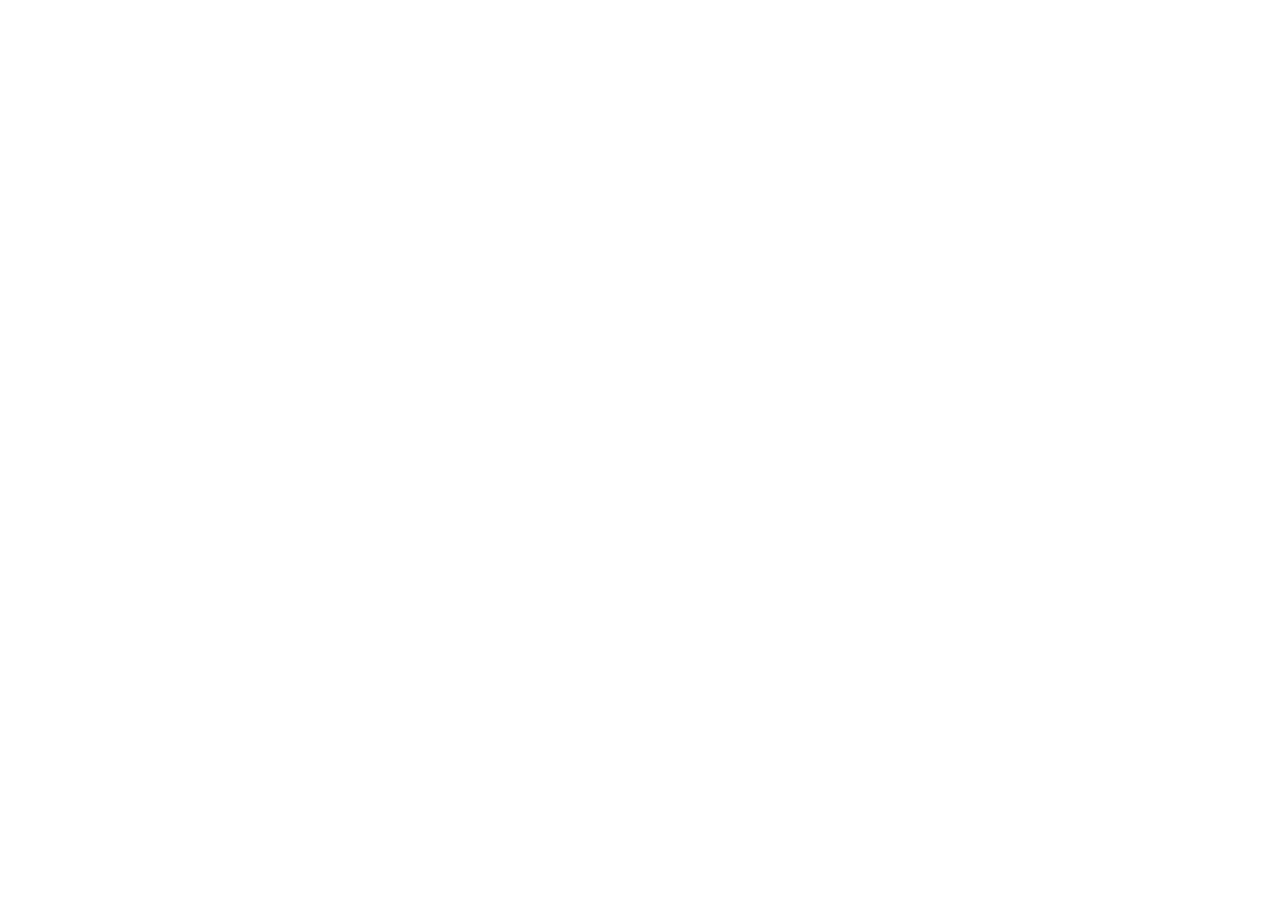
==== 76.html @ b08717de "Add files via upload" ====
<!DOCTYPE html>
<html lang="ko"> 
<head>
	<meta charset="UTF-8">
	<meta name="viewport" content="width=device-width, initial-scale=1.0">
	<title>76</title>
	<meta name="description" content="76 페이지입니다.">
	<meta name="keywords" content="76">
	<link rel="stylesheet" href="style.css">
</head>
<body class="76">
</body>
</html>
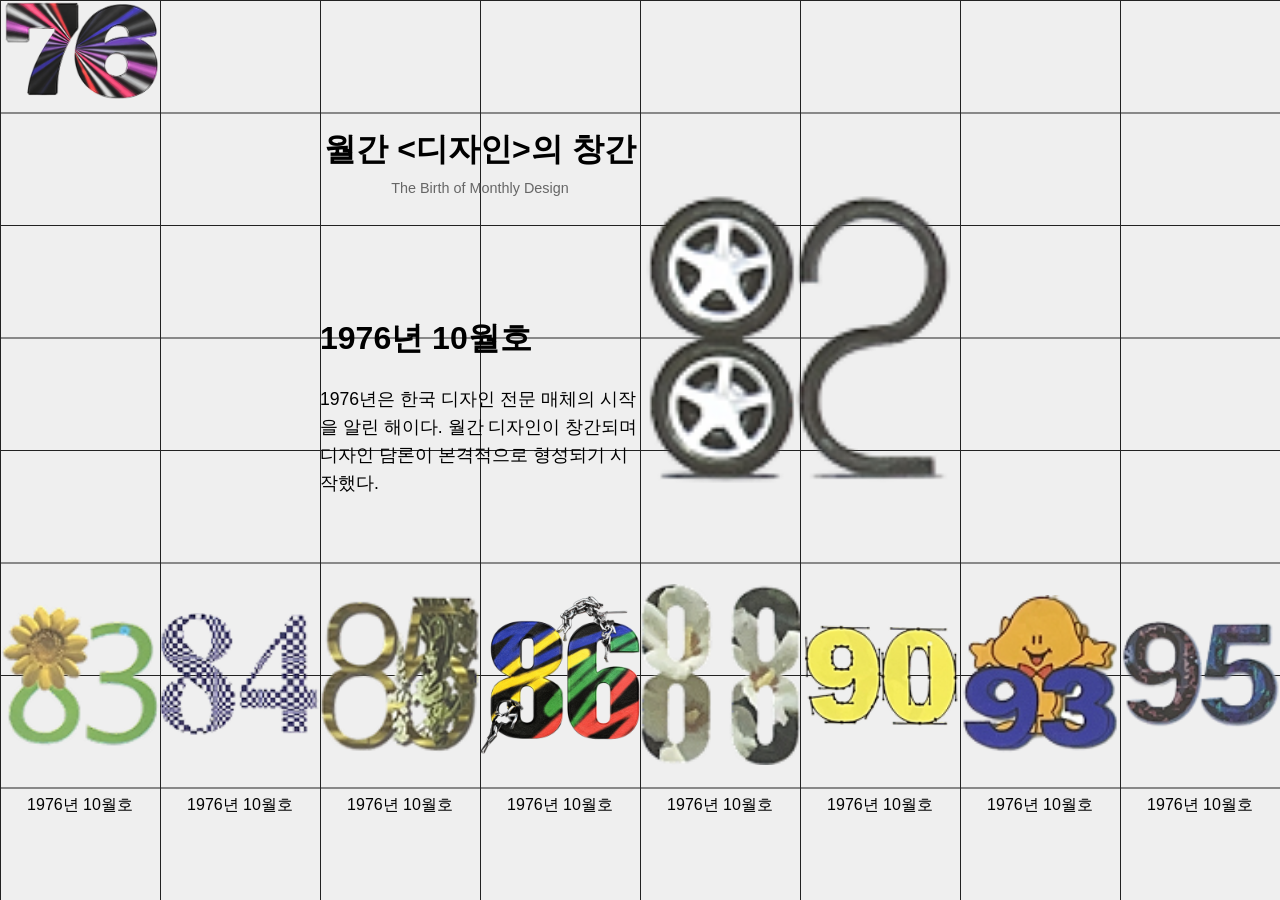
==== commit 8e863bd8: "Update 76.html" ====
--- a/76.html
+++ b/76.html
@@ -1,15 +1,89 @@
 <!DOCTYPE html>
-<html lang="ko"> 
+<html lang="ko">
 <head>
-	<meta charset="UTF-8">
-	<meta name="viewport" content="width=device-width, initial-scale=1.0">
-	<title>76</title>
-	<meta name="description" content="76 페이지입니다.">
-	<meta name="keywords" content="76">
-	<link rel="stylesheet" href="style.css">
+<meta charset="UTF-8">
+<meta name="viewport" content="width=device-width, initial-scale=1.0">
+
+<title>1976년 | 한국 디자인 1976-1995</title>
+
+<link rel="stylesheet" href="style.css">
 </head>
-<body class="76">
+
+<body class="y76">
+
+<div class="grid">
+
+    <!-- 연도 -->
+    <a href="index.html">
+    <img src="img/76.png" alt="1976" class="year">
+    </a>
+
+    <!-- 타이틀 -->
+    <div class="head">
+        <h1>월간 &lt;디자인&gt;의 창간</h1>
+        <p>The Birth of Monthly Design</p>
+    </div>
+
+    <!-- 대표 이미지 -->
+    <img src="img/82.png" alt="대표 이미지" class="hero">
+
+    <!-- 정보 -->
+    <div class="info">
+        <h2>1976년 10월호</h2>
+
+        <p>
+            1976년은 한국 디자인 전문 매체의 시작을 알린 해이다.
+            월간 디자인이 창간되며 디자인 담론이 본격적으로
+            형성되기 시작했다.
+        </p>
+    </div>
+
+    <!-- 하단 아카이브 -->
+    <div class="thumbs">
+
+        <figure>
+            <img src="img/83.png" alt="">
+            <figcaption>1976년 10월호</figcaption>
+        </figure>
+
+        <figure>
+            <img src="img/84.png" alt="">
+            <figcaption>1976년 10월호</figcaption>
+        </figure>
+
+        <figure>
+            <img src="img/85.png" alt="">
+            <figcaption>1976년 10월호</figcaption>
+        </figure>
+
+        <figure>
+            <img src="img/86.png" alt="">
+            <figcaption>1976년 10월호</figcaption>
+        </figure>
+
+        <figure>
+            <img src="img/88.png" alt="">
+            <figcaption>1976년 10월호</figcaption>
+        </figure>
+
+        <figure>
+            <img src="img/90.png" alt="">
+            <figcaption>1976년 10월호</figcaption>
+        </figure>
+
+        <figure>
+            <img src="img/93.png" alt="">
+            <figcaption>1976년 10월호</figcaption>
+        </figure>
+
+        <figure>
+            <img src="img/95.png" alt="">
+            <figcaption>1976년 10월호</figcaption>
+        </figure>
+
+    </div>
+
+</div>
+
 </body>
 </html>
-
-
--- a/style.css
+++ b/style.css
@@ -0,0 +1,230 @@
+/* --------------------------
+INDEX
+-------------------------- */
+
+body{
+    margin:0;
+    padding:60px;
+    background:#efefef;
+    font-family:sans-serif;
+}
+
+h1{
+    text-align:center;
+    margin-bottom:40px;
+}
+
+.gallery{
+    display:grid;
+    grid-template-columns:repeat(4,minmax(0,1fr));
+    gap:32px;
+
+    max-width:1200px;
+    margin:0 auto;
+
+    padding:0;
+    list-style:none;
+}
+
+.gallery li{
+    margin:0;
+    padding:0;
+}
+
+.gallery a{
+    display:block;
+}
+
+.gallery img{
+    width:100%;
+    display:block;
+}
+
+@media (max-width:1024px){
+    .gallery{
+        grid-template-columns:repeat(3,1fr);
+    }
+}
+
+@media (max-width:768px){
+    .gallery{
+        grid-template-columns:repeat(2,1fr);
+    }
+}
+
+@media (max-width:480px){
+    .gallery{
+        grid-template-columns:1fr;
+    }
+}
+
+/* --------------------------
+76 PAGE
+-------------------------- */
+
+.y76{
+    margin:0;
+    padding:0;
+    background:#efefef;
+}
+
+/* 8×8 그리드 */
+.grid {
+    /* 기존 min-height: 100vh 대신 height를 100vh로 고정하여 화면을 꽉 채웁니다 */
+    height: 100vh; 
+    
+    display: grid;
+    grid-template-columns: repeat(8, 1fr);
+    /* 세로축도 100vh를 8등분 한 비율(1fr)로 설정합니다 */
+    grid-template-rows: repeat(8, 1fr); 
+
+    position: relative;
+    box-sizing: border-box;
+}
+
+/* 그리드 선 */
+.grid::before {
+    content: "";
+    position: absolute;
+    inset: 0;
+
+    background-image:
+        linear-gradient(to right, #222 1px, transparent 1px),
+        linear-gradient(to bottom, #222 1px, transparent 1px);
+
+    /* 가로 세로 모두 화면 전체 크기 대비 1/8(12.5%) 비율로 배경 선을 그려줍니다 */
+    background-size: 12.5% 12.5%;
+
+    z-index: 0;
+    pointer-events: none;
+}
+
+/* 모든 콘텐츠를 그리드 위 */
+
+.grid > *{
+    position:relative;
+    z-index:1;
+}
+
+/* 연도 */
+
+.year{
+
+    grid-column:1 / 2;
+    grid-row:1 / 2;
+
+    width:100%;
+    height:auto;
+
+    align-self:center;
+    justify-self:center;
+}
+
+/* 제목 */
+
+.head{
+
+    grid-column:3 / 5;
+    grid-row:2 / 3;
+
+    align-self:center;
+    justify-self:center;
+
+    text-align:center;
+}
+
+.head h1{
+    margin:0;
+    font-size:2rem;
+}
+
+.head p{
+    margin-top:8px;
+    color:#666;
+    font-size:.9rem;
+}
+
+
+/* 설명 */
+
+.info{
+
+    grid-column:3 / 5;
+    grid-row:3 / 6;
+
+    align-self:center;
+    justify-self:center;
+
+    max-width:320px;
+}
+
+.info h2{
+    margin-bottom:24px;
+    font-size:2rem;
+}
+
+.info p{
+    margin:0;
+    line-height:1.6;
+    font-size:1.1rem;
+}
+
+/* 대표 이미지 */
+
+.hero{
+
+    grid-column:5 / 7;
+    grid-row:2 / 6;
+
+    width:100%;
+    height:auto;
+
+    align-self:center;
+    justify-self:center;
+}
+/* 하단 목록 */
+.thumbs {
+    grid-column: 1 / 9;
+    grid-row: 6 / 9;
+
+    display: grid;
+    grid-template-columns: repeat(8, 1fr);
+    
+    /* 1. 자식 figure 요소들을 위쪽(그리드 선)으로 바짝 붙입니다 */
+    align-items: start; 
+    height: 100%;
+}
+
+.thumbs figure {
+    margin: 0;
+    padding: 0;
+
+    display: flex;
+    flex-direction: column;
+    /* 2. 가로는 중앙 정렬하되, 세로는 위쪽부터 차례대로 쌓이도록 변경합니다 */
+    align-items: center;
+    justify-content: flex-start; 
+
+    text-align: center;
+    width: 100%;
+    height: 100%;
+}
+
+.thumbs img {
+    /* 3. 이미지가 부모 너비에 100% 차면서 위쪽 정렬의 기준이 됩니다 */
+    width: 100%;
+    aspect-ratio: 1 / 1.4;
+
+    object-fit: contain;
+    display: block;
+    
+    /* 혹시 모를 내부 마진 제거 */
+    margin-top: 0; 
+}
+
+.thumbs figcaption {
+    /* 4. 이미지 바로 밑에 글자가 밀착되도록 마진을 최소화하거나 조절합니다 */
+    margin-top: 8px; 
+    font-size: 1rem;
+    width: 100%;
+}
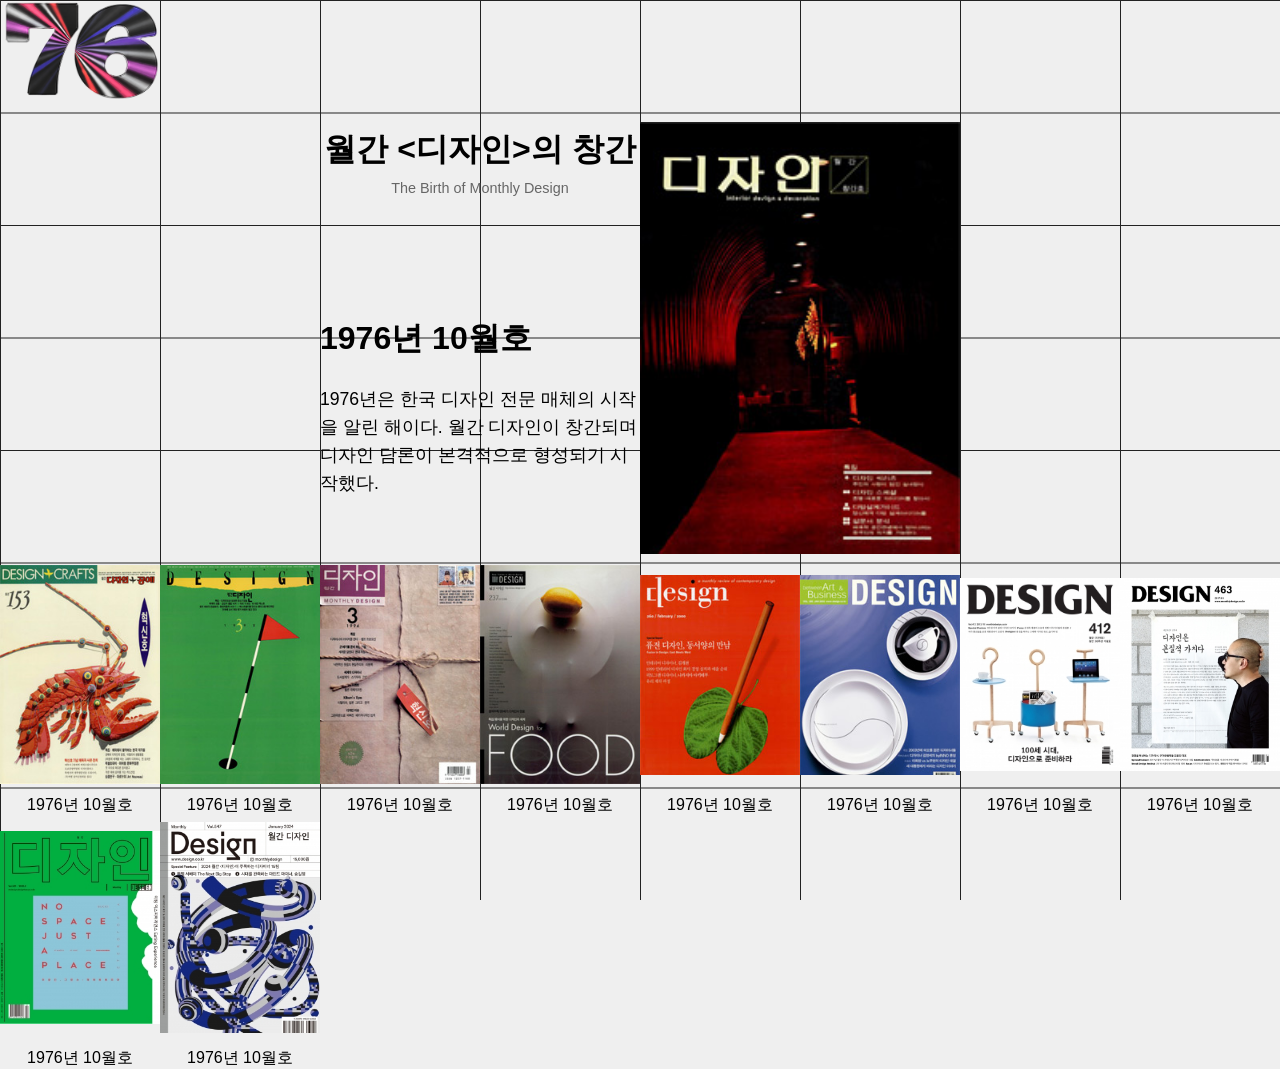
==== commit 0c39db39: "Update 76.html" ====
--- a/76.html
+++ b/76.html
@@ -25,7 +25,7 @@
     </div>
 
     <!-- 대표 이미지 -->
-    <img src="img/82.png" alt="대표 이미지" class="hero">
+    <img src="img/76_1976.jpg" alt="대표 이미지" class="hero">
 
     <!-- 정보 -->
     <div class="info">
@@ -42,42 +42,50 @@
     <div class="thumbs">
 
         <figure>
-            <img src="img/83.png" alt="">
+            <img src="img/76_1991.jpg" alt="">
             <figcaption>1976년 10월호</figcaption>
         </figure>
 
         <figure>
-            <img src="img/84.png" alt="">
+            <img src="img/76_1992.jpg" alt="">
             <figcaption>1976년 10월호</figcaption>
         </figure>
 
         <figure>
-            <img src="img/85.png" alt="">
+            <img src="img/76_1994.jpg" alt="">
             <figcaption>1976년 10월호</figcaption>
         </figure>
 
         <figure>
-            <img src="img/86.png" alt="">
+            <img src="img/76_1998.jpg" alt="">
             <figcaption>1976년 10월호</figcaption>
         </figure>
 
         <figure>
-            <img src="img/88.png" alt="">
+            <img src="img/76_2000.jpg" alt="">
             <figcaption>1976년 10월호</figcaption>
         </figure>
 
         <figure>
-            <img src="img/90.png" alt="">
+            <img src="img/76_2003.jpg" alt="">
             <figcaption>1976년 10월호</figcaption>
         </figure>
 
         <figure>
-            <img src="img/93.png" alt="">
+            <img src="img/76_2012.jpg" alt="">
             <figcaption>1976년 10월호</figcaption>
         </figure>
 
         <figure>
-            <img src="img/95.png" alt="">
+            <img src="img/76_2017.jpg" alt="">
+            <figcaption>1976년 10월호</figcaption>
+        </figure>
+        <figure>
+            <img src="img/76_2020.jpg" alt="">
+            <figcaption>1976년 10월호</figcaption>
+        </figure>
+        <figure>
+            <img src="img/76_2024.jpg" alt="">
             <figcaption>1976년 10월호</figcaption>
         </figure>
 
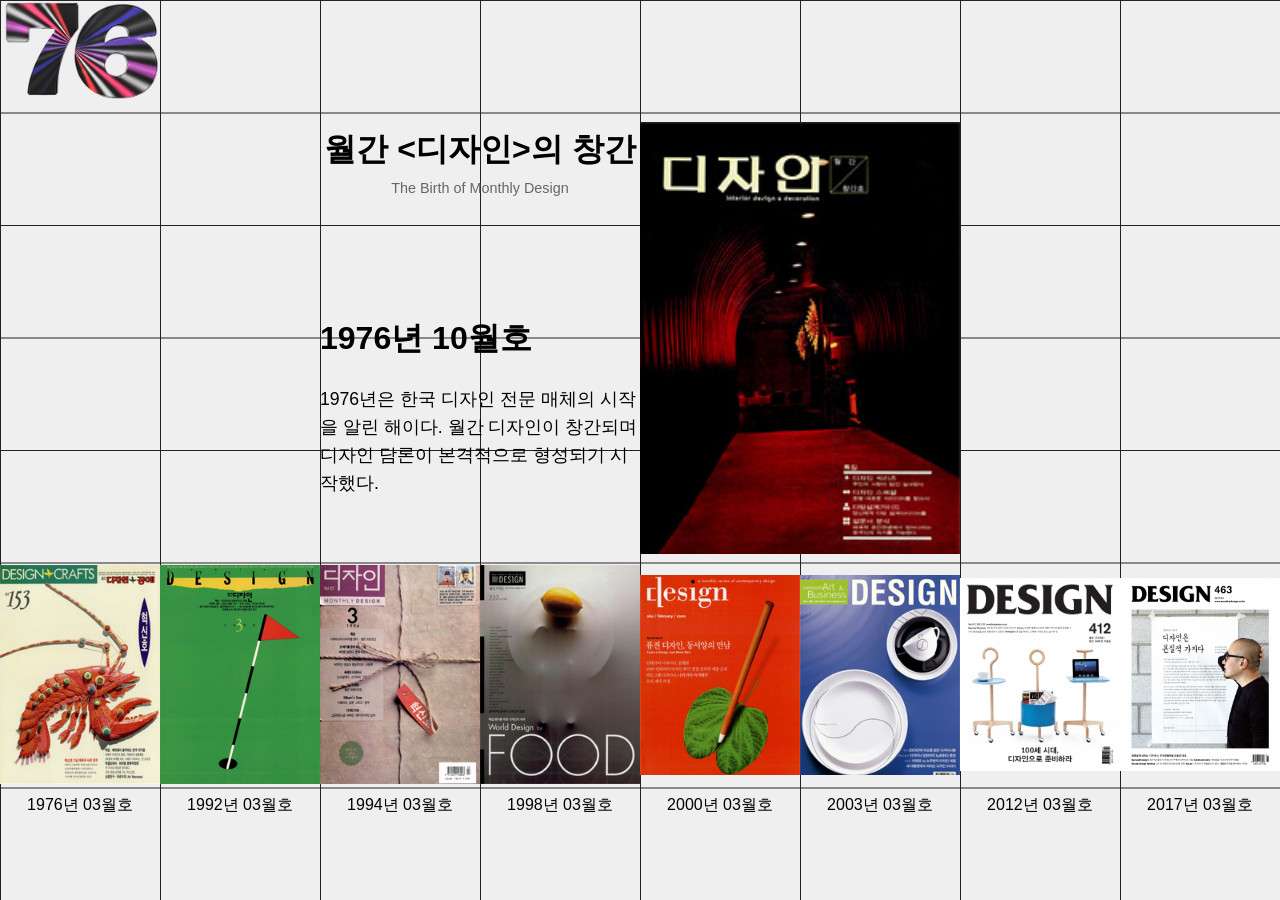
==== commit 6976caa3: "Update 76.html" ====
--- a/76.html
+++ b/76.html
@@ -14,8 +14,8 @@
 <div class="grid">
 
     <!-- 연도 -->
-    <a href="index.html">
-    <img src="img/76.png" alt="1976" class="year">
+    <a href="index.html" class="year-link">
+        <img src="img/76.png" alt="1976" class="year">
     </a>
 
     <!-- 타이틀 -->
@@ -43,50 +43,52 @@
 
         <figure>
             <img src="img/76_1991.jpg" alt="">
-            <figcaption>1976년 10월호</figcaption>
+            <figcaption>1976년 03월호</figcaption>
         </figure>
 
         <figure>
             <img src="img/76_1992.jpg" alt="">
-            <figcaption>1976년 10월호</figcaption>
+            <figcaption>1992년 03월호</figcaption>
         </figure>
 
         <figure>
             <img src="img/76_1994.jpg" alt="">
-            <figcaption>1976년 10월호</figcaption>
+            <figcaption>1994년 03월호</figcaption>
         </figure>
 
         <figure>
             <img src="img/76_1998.jpg" alt="">
-            <figcaption>1976년 10월호</figcaption>
+            <figcaption>1998년 03월호</figcaption>
         </figure>
 
         <figure>
             <img src="img/76_2000.jpg" alt="">
-            <figcaption>1976년 10월호</figcaption>
+            <figcaption>2000년 03월호</figcaption>
         </figure>
 
         <figure>
             <img src="img/76_2003.jpg" alt="">
-            <figcaption>1976년 10월호</figcaption>
+            <figcaption>2003년 03월호</figcaption>
         </figure>
 
         <figure>
             <img src="img/76_2012.jpg" alt="">
-            <figcaption>1976년 10월호</figcaption>
+            <figcaption>2012년 03월호</figcaption>
         </figure>
 
         <figure>
             <img src="img/76_2017.jpg" alt="">
-            <figcaption>1976년 10월호</figcaption>
+            <figcaption>2017년 03월호</figcaption>
         </figure>
+
         <figure>
             <img src="img/76_2020.jpg" alt="">
-            <figcaption>1976년 10월호</figcaption>
+            <figcaption>2020년 03월호</figcaption>
         </figure>
+
         <figure>
             <img src="img/76_2024.jpg" alt="">
-            <figcaption>1976년 10월호</figcaption>
+            <figcaption>2024년 03월호</figcaption>
         </figure>
 
     </div>
--- a/style.css
+++ b/style.css
@@ -183,43 +183,43 @@
     justify-self:center;
 }
 /* 하단 목록 */
-.thumbs {
-    grid-column: 1 / 9;
-    grid-row: 6 / 9;
-
-    display: grid;
-    grid-template-columns: repeat(8, 1fr);
+.thumbs{
+    grid-column:1 / 9;
+    grid-row:6 / 9;
+
+    display:flex;
+    gap:0;
+
+    overflow-x:auto;
+    overflow-y:hidden;
+
+    height:100%;
+
+    scrollbar-width:thin;
+}
+
+.thumbs figure{
+    flex:0 0 12.5%;   /* 8칸 그리드 한 칸 크기 */
     
-    /* 1. 자식 figure 요소들을 위쪽(그리드 선)으로 바짝 붙입니다 */
-    align-items: start; 
-    height: 100%;
-}
-
-.thumbs figure {
-    margin: 0;
-    padding: 0;
-
-    display: flex;
-    flex-direction: column;
-    /* 2. 가로는 중앙 정렬하되, 세로는 위쪽부터 차례대로 쌓이도록 변경합니다 */
-    align-items: center;
-    justify-content: flex-start; 
-
-    text-align: center;
-    width: 100%;
-    height: 100%;
-}
-
-.thumbs img {
-    /* 3. 이미지가 부모 너비에 100% 차면서 위쪽 정렬의 기준이 됩니다 */
-    width: 100%;
-    aspect-ratio: 1 / 1.4;
-
-    object-fit: contain;
-    display: block;
-    
-    /* 혹시 모를 내부 마진 제거 */
-    margin-top: 0; 
+    margin:0;
+    padding:0;
+
+    display:flex;
+    flex-direction:column;
+    align-items:center;
+    justify-content:flex-start;
+
+    text-align:center;
+}
+
+.thumbs img{
+    width:100%;
+    height:auto;
+
+    aspect-ratio:1 / 1.4;
+    object-fit:contain;
+
+    display:block;
 }
 
 .thumbs figcaption {
@@ -228,3 +228,11 @@
     font-size: 1rem;
     width: 100%;
 }
+.thumbs::-webkit-scrollbar{
+    display:none;
+}
+
+.thumbs{
+    -ms-overflow-style:none;
+    scrollbar-width:none;
+}
